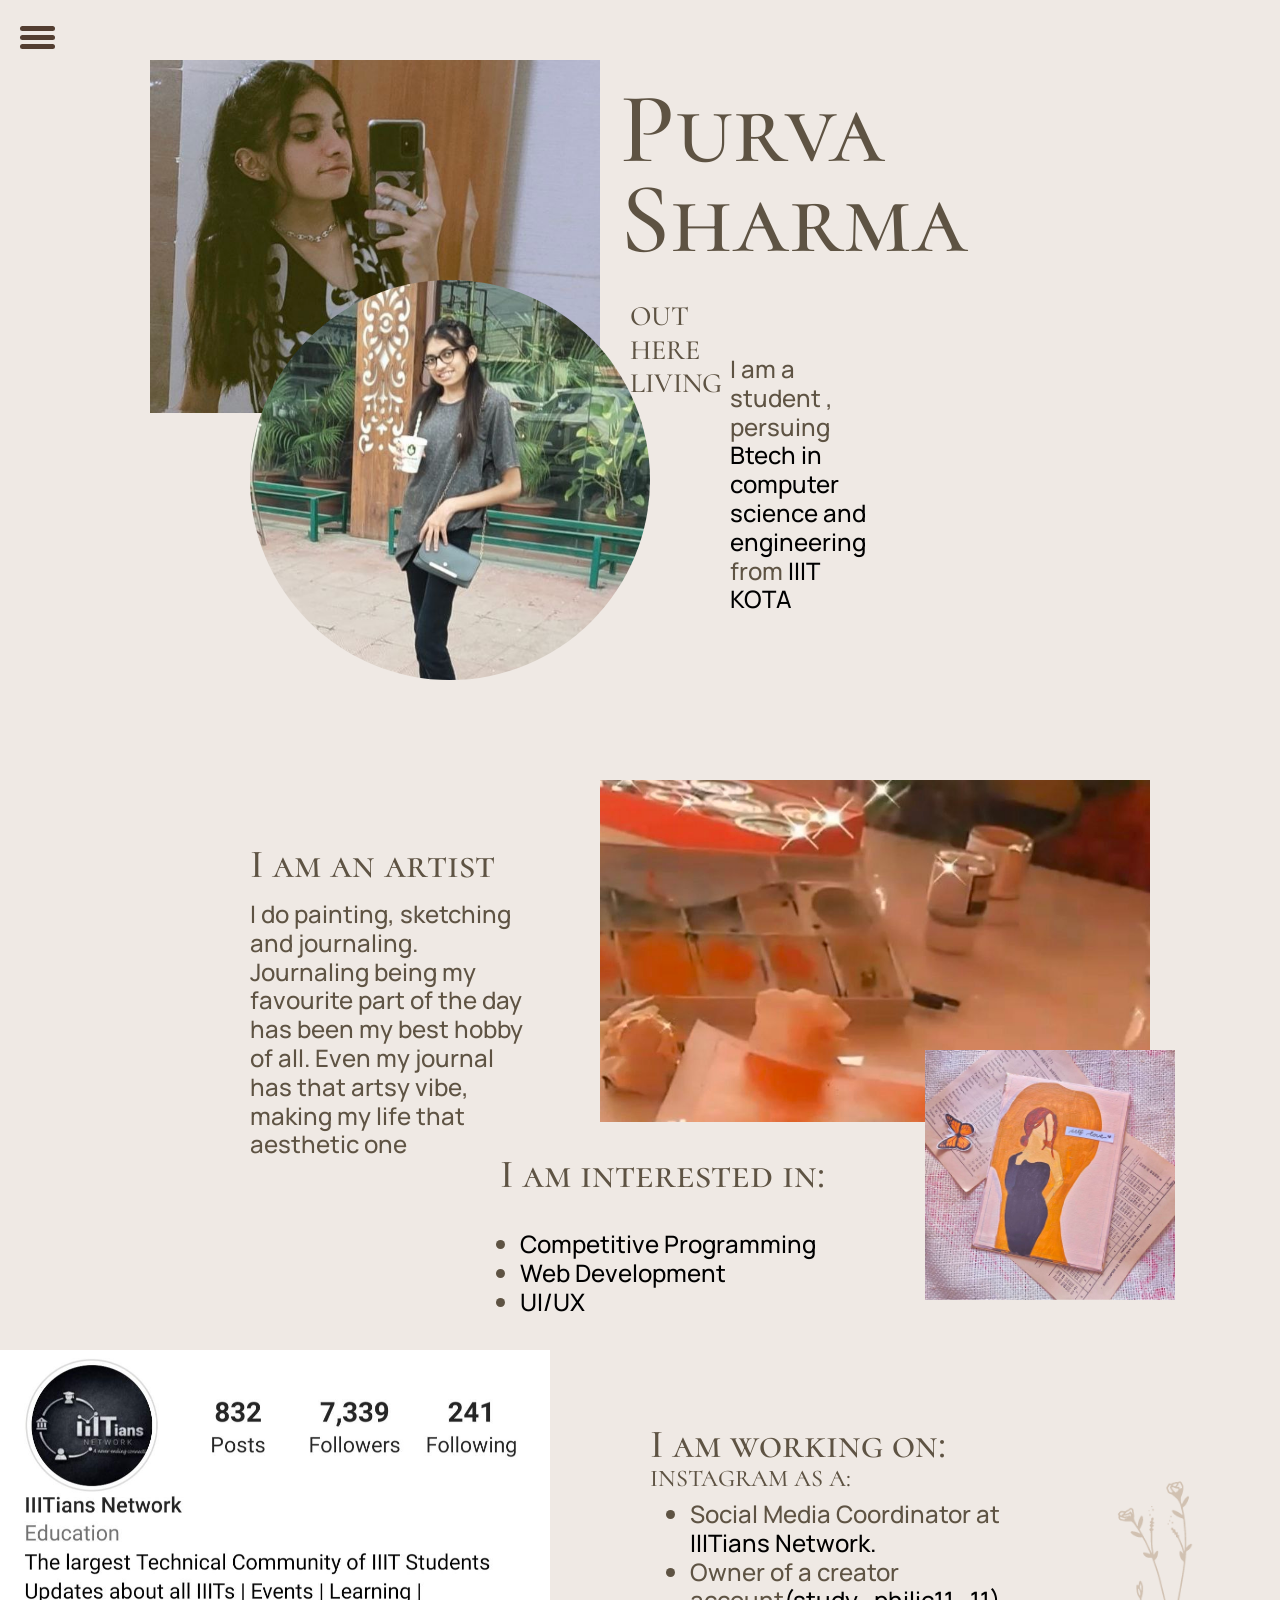
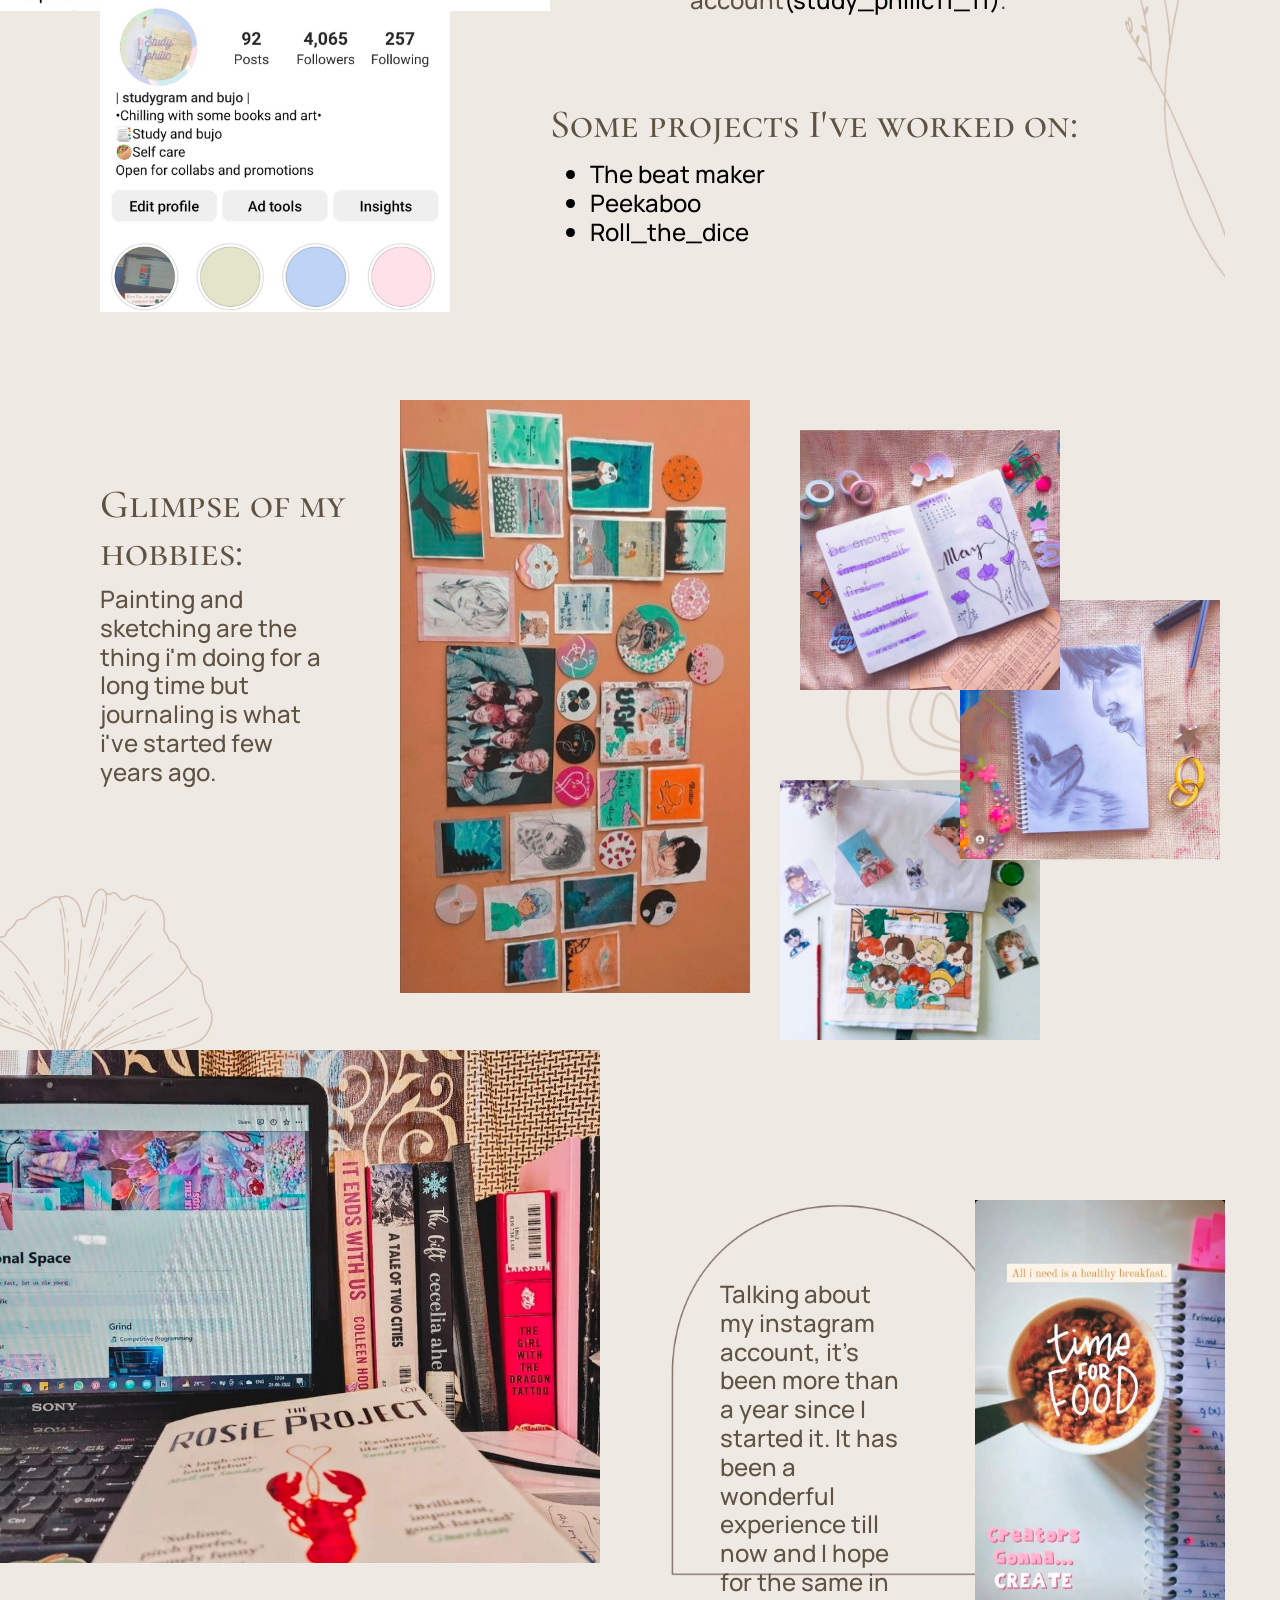
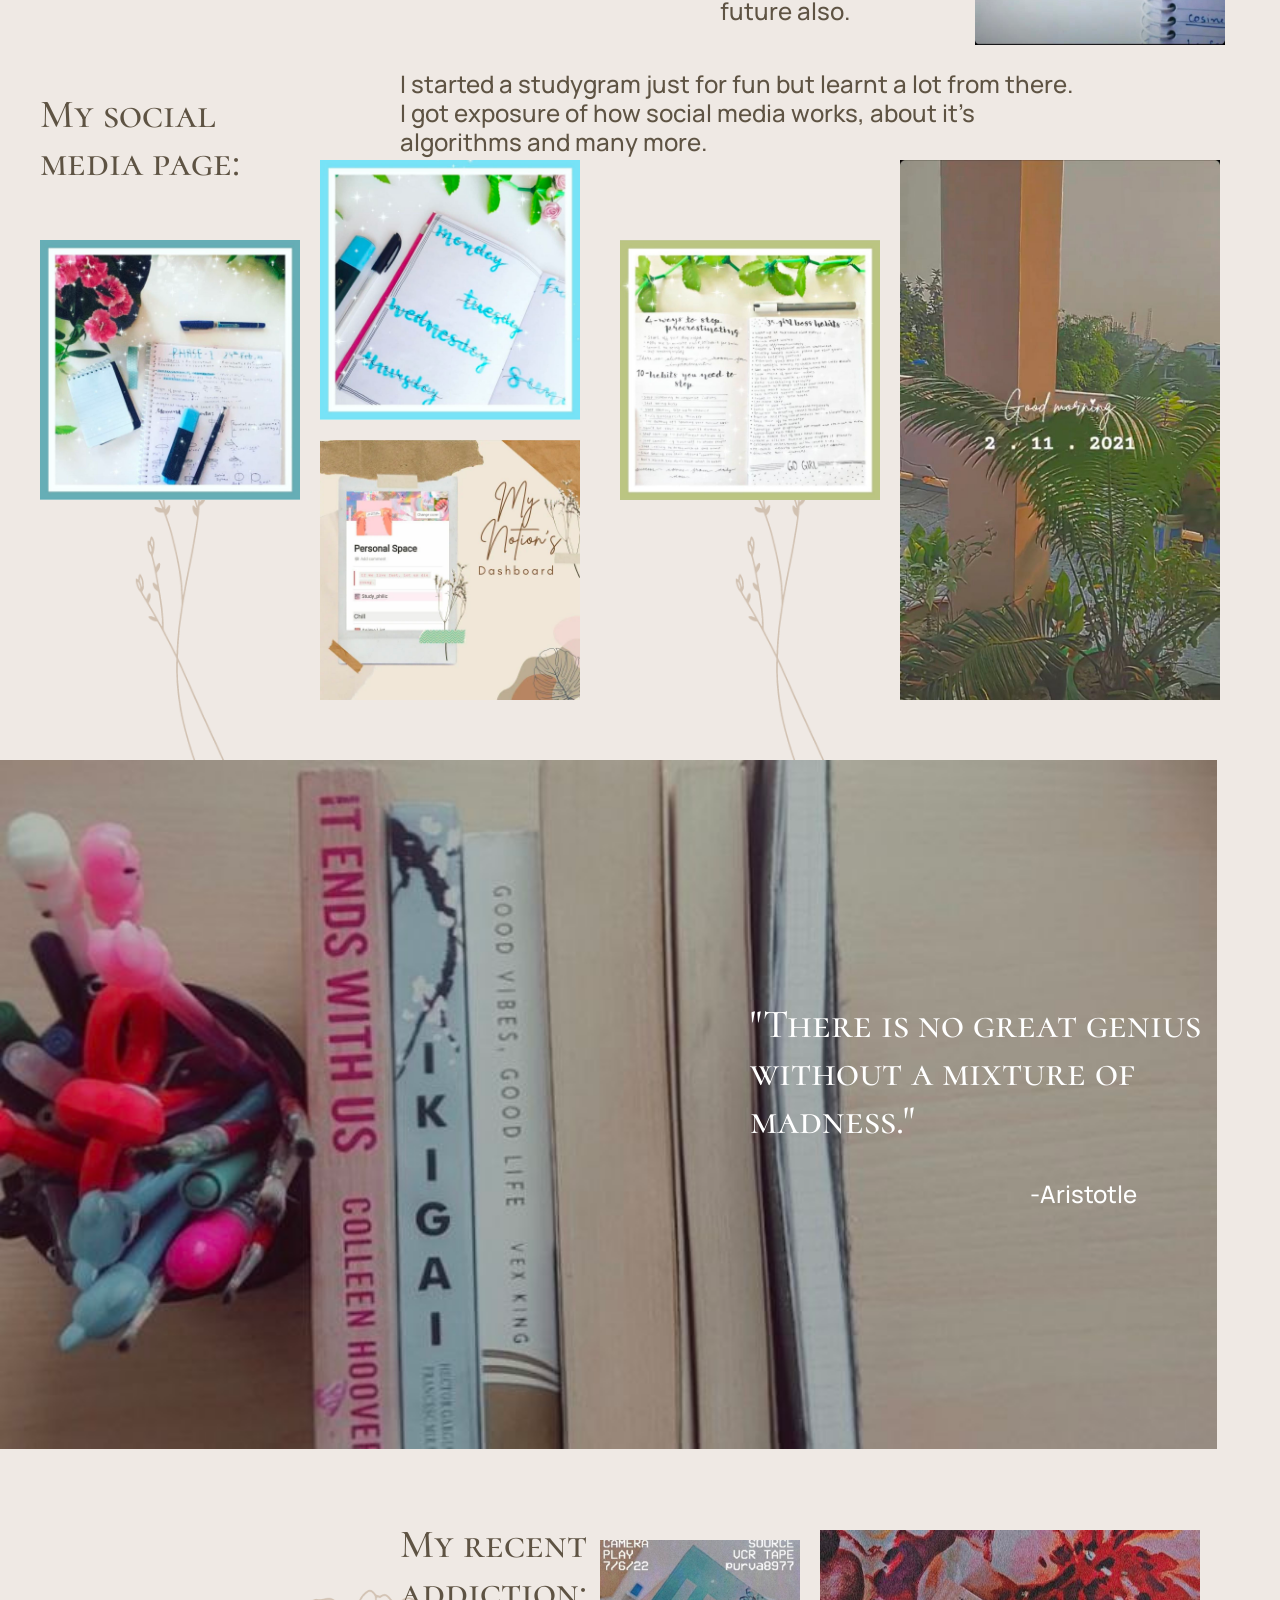
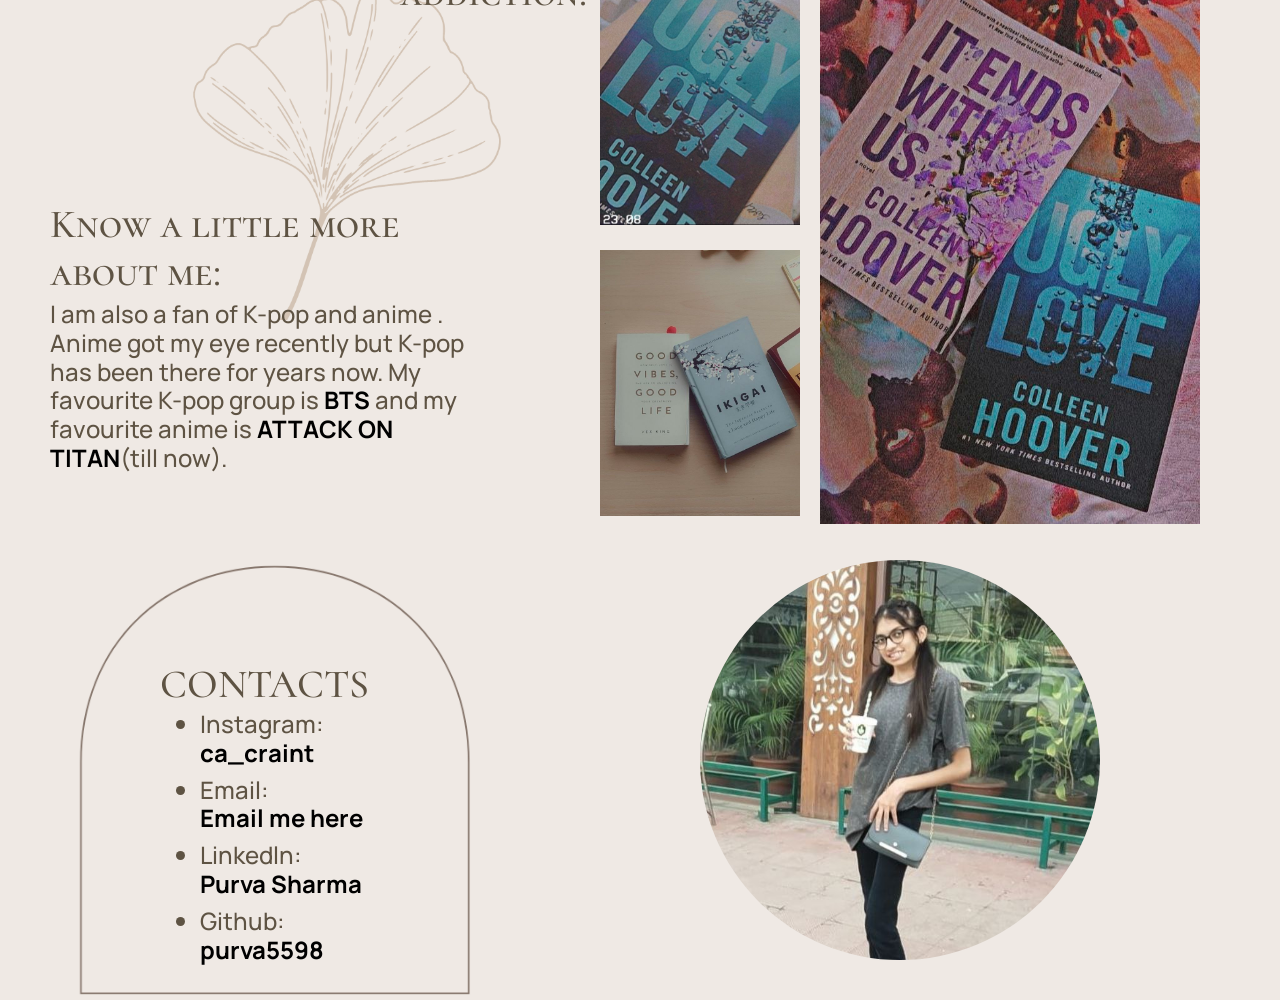
==== myself.html @ 6625531e "Add files via upload" ====
<!DOCTYPE html>
<html>
<head>
	<title>myself</title>
	<link rel="preconnect" href="https://fonts.googleapis.com">
<link rel="preconnect" href="https://fonts.gstatic.com" crossorigin>
<link href="https://fonts.googleapis.com/css2?family=Cormorant+SC:wght@700&family=Manrope:wght@200&display=swap" rel="stylesheet"><link rel="stylesheet" href="https://cdn.jsdelivr.net/npm/bootstrap@4.0.0/dist/css/bootstrap.min.css" integrity="sha384-Gn5384xqQ1aoWXA+058RXPxPg6fy4IWvTNh0E263XmFcJlSAwiGgFAW/dAiS6JXm" crossorigin="anonymous">
<link rel="stylesheet" type="text/css" href="mycss.css">
<meta name="viewport" content="width=device-width,initial-scale=1.0">
</head>
<body style = "background-color: #efe9e4;">

	<!-- HAMBURGER............................... -->
	<div id="menu-bar">
				<div id="menu" onclick="onClickMenu()">
					<div id="bar1" class="bar"></div>
					<div id="bar2" class="bar"></div>
					<div id="bar3" class="bar"></div>
				</div>
				<ul class="nav" id="nav">
					<li><a href="#part2">Interest</a></li>
					<li><a href="#part3">Work</a></li>
					<li><a href="#part4">Hobbies</a></li>
					<li><a href="#part5">Social media</a></li>
					<li><a href="#partcontact">Contact</a></li>
				</ul>
			</div>
			<div class="menu-bg" id="menu-bg"></div>


	    <script src="myjs.js"></script>






	<div class="web">
	 <div class ="upper">
		<!-- <div class="dropdown">
			<button class="btn btn-default dropdown-toggle" data-toggle="dropdown"><img src="1.png" width="20"></button>
			<ul class=" dropele">
				<li>l1</li>
				<li>l2</li>
			</ul>
		</div> -->
		<div class="firstblockimg1">
		<img src="images/upper1.jpg" width="450px">
	</div>
	<div >
	<img class="firstblockimg2 hov" src="images/upper2.jpg" width="400px">
</div>

	<div class="firstblocktxt">
		<h1 class="p1">Purva</h1>
			<h1 class="s1">Sharma</h1>
			<h3 class="out">OUT HERE LIVING</h3>
			<h4 class="bio">I am a student , persuing<a href="https://zollege.in/courses/bachelor-of-technology-btech-computer-science-and-engineering" target="_blank" style="color:black;"> Btech in computer science and engineering</a> from <a href="https://iiitkota.ac.in/" target="_blank" style="color:black;">IIIT KOTA</a> </h4>
	</div>
</div>
<!--............................ MIDDLE PART...................... -->
	 <div class="middle">
		 <div class="middleimg1">
 		<img src="images/artist1.jpg" width="550px">
 	</div>
 	<div >
 	<img class="middleimg2 hov" src="images/artist2.jpg" width="250px">
 </div>

 	<div  class="middletxt">
 		<h1 id ="part2" class="art">I am an artist</h1>
 			<h4 class="artsub"> I do painting, sketching and journaling. Journaling being my favourite part of the day has been my best hobby of all. Even my journal has that artsy vibe, making my life that aesthetic one </h4>
 	</div>
 <div class="middletxt2">
	 <h1 class="int">I am interested in:</h1>
		 <h4 class="intsub"> <ul>
		 <li><a href="https://en.wikipedia.org/wiki/Competitive_programming" target="_blank" style="color:black;">Competitive Programming</a></li>
	 <li><a href="https://en.wikipedia.org/wiki/Web_development" target="_blank" style="color:black;">Web Development</a></li>
 <li><a href="https://uxplanet.org/what-is-ui-vs-ux-design-and-the-difference-d9113f6612de" target="_blank" style="color:black;">UI/UX</a></li>
</h4>
 </div>
</div>

<!-- PART3......................................... -->
<div class="part3">
	<img class="aes1" src="images/4.png" width="230px">
	<div class="p3img1">
 <img src="images/sm1.jpg" width="550px">
</div>
<div >
<img class="p3img2 hov" src="images/sm2.jpg" width="350px">
</div>

<div class="p3txt">
 <h1 id ="part3" class="sm">I am working on:</h1>
 <h4 class="as">INSTAGRAM AS A:</h4>
	 <h4 class="smsub"> <ul>
	 <li>Social Media Coordinator at <a href="https://www.instagram.com/iiitians.network/" target="_blank" style="color:black;">IIITians Network.</a></li>
 <li>Owner of a creator account<a href="https://www.instagram.com/study_philic11_11/" target="_blank" style="color:black;">(study_philic11_11)</a>. </li>
</ul></h4>
</div>
</div>
<div class="p3txt2">
<h1 class="proj">Some projects I've worked on:</h1>
	<h4 class="projsub"> <ul>
<a href="https://github.com/purva5598/The_beat_Maker" target="_blank">	<li style="color:black;">The beat maker</li></a>
<a href="https://github.com/purva5598/PeekAboo" target="_blank"><li style="color:black;">Peekaboo</li></a>
<a href="https://github.com/purva5598/Roll_the_Dice" target="_blank"><li style="color:black;">Roll_the_dice</li></a>
</h4>
</div>
</div>

<!-- PART4................................ -->

<div class="p4">
	<div class="p4img">
	<div >
 <img class="p4img1" src="images/hobby1.jpg" width="350px">
</div>
<div >
<img class="p4img2 hov" src="images/hobby2.jpg" width="260px">
</div>
<div>
<img class="p4img3 hov" src="images/hobby3.jpg" width="260px">
</div>
<img class="p4img4 hov" src="images/hobby4.jpg" width="260px">
</div>
<img class="aes2" src="2.png" width="250px">
<img class="aes3" src="images/5.png" width="220px">
<img class="aes4" src="3.png" width="380px">
<img class="aes5" src="images/4.png" width="240px">
<img class="aes6" src="images/4.png" width="240px">
<img class="aes7" src="images/55.png" width="340px">
<img class="aes8" src="3.png" width="440px">

<div class="p4txt">
 <h1 id ="part4" class="ho">Glimpse of my hobbies:</h1>
	 <h4 class="hosub"> Painting and sketching are the thing i'm doing for a long time but journaling is what i've started few years ago.</h4>
</div>
</div>

<!-- PART 5.................................. -->

<div class="part5">
	<div class="p5img1">
 <img  src="images/p5img1.jpg" width="600px">
</div>
<div >
<img class="p5img2 hov" src="images/p5img2.jpg" width="250px">
</div>

<div class="p5txt">
 <h4 id ="part5" >Talking about my instagram account, it's been more than a year since I started it. It has been a wonderful experience till now and I hope for the same in future also. </h4>
</div>
</div>

<!-- PART 6....................................... -->

<div class="p6">
	<div class="p6img1">
 <img src="images/p6img1.jpg" width="260px">
</div>
<div >
<img class="p6img2 hov" src="images/p6img2.jpg" width="260px">
</div>
<div class="p6img3 hov">
<img class="hov" src="images/p6img3.jpg" width="260px">
</div><div class="p6img4">
<img src="images/p6img4.jpg" width="260px">
</div>
<div class="p6img5">
<img src="images/p6img5.jpg" width="320px">
</div>

<div class="p6txt">
 <h1 class="page">My social media page:</h1>
	 <h4 class="pagesub">I started a studygram just for fun but learnt a lot from there. I got exposure of how social media works, about it's algorithms and many more. </h4>
</div>
</div>

<!-- PART 7 ....................... -->

<div class="p7">
	<div class="p7img1">
 <img  src="images/p7.jpg" width="1217px">
</div>
<div class="p7txt">
 <h1 class="quote">"There is no great genius without a mixture of madness."</h1>
 <h4 class="quotesub">-Aristotle </h4>

	 </div>
</div>

<!-- PART 8..................... -->

<div class="p8">
	<div class="p8img1">
 <img  src="images/p8img1.jpg" width="200px">
</div>
<div >
<img class="p8img2" src="images/p8img2.jpg" width="200px">
</div>
<div class="p8img3">
<img  src="images/p8img3.jpg" width="380px">
</div>
<div class="p8txt">
	<div class="p8txt1">
 <h1 class="add">My recent addiction:</h1>
	 </div>
<div class="p8txt2">
<h1 class="more">Know a little more about me:</h1>
 <h4 class="moresub">I am also a fan of K-pop and anime . Anime got my eye recently but K-pop has been there for years now. My favourite K-pop group is <a href="https://ibighit.com/bts/eng/profile/" target="_blank"> <b style="color:black;">BTS</b> </a>and my favourite anime is <a href="https://en.wikipedia.org/wiki/Attack_on_Titan_(TV_series)" target="_blank"><b style="color:black;">ATTACK ON TITAN</b></a>(till now).</h4>
</div>
</div>
</div>



<!-- CONTACT................... -->
<div class="cont">
	<div >
 <img class="contimg hov" src="images/upper2.jpg" width="400px">
</div>
<div class="conttxt">
 <h1 id ="partcontact" class="contact">CONTACTS</h1>
 <h4 class="contactsub"><ul>
 <li>Instagram: <a href="https://www.instagram.com/ca_craint_._/?hl=en" target="_blank"> <h4 style=" color: black;"><b>ca_craint</b></h4></a></li>
<li>Email: <a href="mailto: sharmapurva5598@gmail.com"><h4 style="color:black;" ><b>Email me here</b></h4></a></li>
<li>Linkedln: <a href="https://www.linkedin.com/in/purva-sharma-587b4a236/" target="_blank"> <h4 style=" color: black;"><b>Purva Sharma</b></h4></a></li>
<li>Github: <a href="https://github.com/purva5598" target="_blank"> <h4 style=" color: black;"><b>purva5598</b></h4></a></li></ul> </h4>

	 </div>
</div>

</div>

</body>

</html>
---- mycss.css ----
body{
    color:#5E5343;
}

/* hamburger......................................... */
#menu{
	width: 35px;
	height: 30px;
	margin: 30px 0 20px 20px;
	cursor: pointer;
}
.bar{
	height: 5px;
	width: 100%;
	background-color: #533e31;
	display: block;
	border-radius: 5px;
	transition: 0.3s ease;
}
#bar1{
	transform: translateY(-4px);
}
#bar3{
	transform: translateY(4px);
}
.nav li a{
	color: #fff;
	text-decoration: none;
}
.nav li a:hover{
	font-weight: bold;
}
.nav li{
	list-style: none;
	padding: 16px 0;
}
.nav{
	padding: 0;
	margin: 0 20px;
	transition: 0.3s ease;
	display: none;
}
.menu-bg, #menu-bar{
	top: 0;
	left: 0;
	position: absolute;
  position:fixed;
}
.menu-bg{
	z-index: 1;
	width: 0;
	height: 0;
	margin: 30px 0 20px 20px;
	background: radial-gradient(circle,#5e5343,#859686);
	border-radius: 50%;
	transition: 0.3s ease;
}
#menu-bar{
	z-index: 2;
}
.change-bg{
	width: 550px;
	height: 540px;
	transform: translate(-60%,-30%);
}

.change .bar{
	background-color: white;
}
.change #bar1{
	transform: translateY(4px) rotateZ(-45deg);
}
.change #bar3{
	transform: translateY(-6px) rotate(45deg);
}
.change #bar2{
	opacity: 0;
}
.change{
	display: block;
}
@media(max-width:786px){

}
/* part1................................. */
.firstblockimg1{
  position:absolute;
  left:150px;
transition:0.5s;
}

.hov:hover{
  transform:scale(1.3);
  z-index:1;
}
.upper{
  position:absolute;
  top:30px;

}
.firstblockimg1{
  margin-top:30px;
  z-index:-1;
  transition:0.5s;
}
.firstblockimg2{
  position: absolute;
  top:250px;
  left:250px;
  transition:0.5s;
  border-radius:100%;
}
.firstblocktxt{

  position:absolute;
  top: 40px;
  left: 620px;
  font-family: 'Cormorant SC', serif;
}
.out{
  position: absolute;
  top:230px;
  left:10px;
  right:10px;

}
.p1 {
  z-index:-1;
  position: absolute;
  top:0px;
font-size:100px;
  }
  .s1{
    z-index:-1;
    position:absolute;
    top:90px;
  font-size:100px;
}
.bio{
  position:absolute;
  left:110px;
  top:285px;
    font-family: 'Manrope', sans-serif;
}

/* part2.................................. */
.middleimg1{
  z-index:-1;
  position: absolute;
  left:600px;
  top:780px;
  transition:0.5s;


}
.middleimg2{
  position: absolute;
  left:925px;
  top:1050px;
  transition:0.5s;

}
.art{
  font-family: 'Cormorant SC', serif;
  position:absolute;
  top:840px;
  left:250px;

}
.artsub{
      font-family: 'Manrope', sans-serif;
  position:absolute;
  top: 900px;
  left:250px;
  right:750px;
}
.int{
  font-family: 'Cormorant SC', serif;
  position:absolute;
  top:1150px;
  left:500px;
}
.intsub{
      font-family: 'Manrope', sans-serif;
  position:absolute;
  top: 1230px;
  left:480px;
  right:280px;
}

/* part3...................................................... */
.p3img1{
  z-index:-1;
  position: absolute;
  top:1350px;
transition:0.5s;
}
.p3img2{
  position: absolute;
  left:100px;
  top:1600px;
transition:0.5s;
}
.sm{
  font-family: 'Cormorant SC', serif;
  position:absolute;
  top:1420px;
  left:650px;

}
.as{
  font-family: 'Cormorant SC', serif;
  position:absolute;
  top: 1465px;
  left:650px;
}
.smsub{
      font-family: 'Manrope', sans-serif;
  position:absolute;
  top: 1500px;
  left:650px;
  right:250px;
}
.proj{
  font-family: 'Cormorant SC', serif;
  position:absolute;
  top:1700px;
  left:550px;

}
.projsub{
      font-family: 'Manrope', sans-serif;
  position:absolute;
  top: 1760px;
  left:550px;
  right:300px;
}
/*part4.................................................... */


.p4img1{
  position: absolute;
  top:2000px;
  left:400px;
  transition:0.5s;

}
.p4img2{
  position: absolute;
  left:800px;
  top:2030px;
  transition:0.5s;

}
.p4img3{
  z-index:-2;
  position: absolute;
  top:2200px;
  left:960px;
  transition:0.5s;

}
.p4img4{
  z-index:-3;
  position: absolute;
  left:780px;
  top:2380px;
  transition:0.5s;

}
.ho{
  font-family: 'Cormorant SC', serif;
  position:absolute;
  top:2080px;
  left:100px;
  right:900px;

}
.hosub{
      font-family: 'Manrope', sans-serif;
  position:absolute;
  top: 2185px;
  left:100px;
  right:950px;
}

/* part5....................................... */
.p5img1{
  position:absolute;
  top:2650px;
  transition:0.5s;

}
.p5img2{
  position: absolute;
  left:975px;
  top:2800px;
  transition:0.5s;
}
.p5txt{
      font-family: 'Manrope', sans-serif;
  position:absolute;
  top: 2880px;
  left:720px;
  right:380px;
}

/* part6.......................................................... */
.p6img1{
  position: absolute;
  top:3440px;
  left:40px;
transition:0.5s;
}
.p6img2{
  position: absolute;
  left:320px;
  top:3360px;
transition:0.5s;
}
.p6img3{
  position: absolute;
  top:3640px;
  left:320px;
transition:0.5s;
}
.p6img4{
  position: absolute;
  left:620px;
  top:3440px;
transition:0.5s;
}
.p6img5{
  position: absolute;
  left:900px;
  top:3360px;
transition:0.5s;
}
.page{
  font-family: 'Cormorant SC', serif;
  position:absolute;
  top:3290px;
  left:40px;
  right:1000px;

}
.pagesub{
      font-family: 'Manrope', sans-serif;
  position:absolute;
  top: 3270px;
  left:400px;
  right:200px;
}

/* part7............................................................................. */
.p7img1{
  position: absolute;
  top:3960px;
transition:0.5s;
}
.quote{
  font-family: 'Cormorant SC', serif;
  position:absolute;
  top:4200px;
  left:750px;
  right:60px;
  color: #fff;

}
.quotesub{
      font-family: 'Manrope', sans-serif;
  position:absolute;
  top: 4380px;
  left:1030px;

  color: #fff;
}

/* part8..................................................................... */
.p8img1{
  position: absolute;
  top:4740px;
  left:600px;
transition:0.5s;
}
.p8img2{
  position: absolute;
  left:600px;
  top:5050px;
transition:0.5s;
}
.p8img3{
  position: absolute;
  top:4730px;
  left:820px;
transition:0.5s;
}
.add{
  font-family: 'Cormorant SC', serif;
  position:absolute;
  top:4720px;
  left:400px;
  right:600px;

}

.more{
  font-family: 'Cormorant SC', serif;
  position:absolute;
  top:5000px;
  left:50px;
  right:800px;

}
.moresub{
      font-family: 'Manrope', sans-serif;
  position:absolute;
  top: 5100px;
  left:50px;
  right:800px;
}
.contimg{
  position: absolute;
  top:5360px;
  left:700px;
  border-radius:100%;
transition:0.5s;
}

.contact{
  font-family: 'Cormorant SC', serif;
  position:absolute;
  top:5460px;
  left:160px;
  right:60px;
}
.contactsub{
      font-family: 'Manrope', sans-serif;
  position:absolute;
  top: 5510px;
  left:160px;
  right:800px;
}
/* bg images................................. */
.aes1{
  position: absolute;
  left:995px;
  top:1450px;
}
.aes2{
  z-index:-4;
  position: absolute;
  left:840px;
  top:2200px;
}
.aes3{
  z-index:-3;
  position: absolute;
  top:2480px;
}
.aes4{
  z-index:-3;
  position: absolute;
  top:2800px;
  left:650px;
}
.aes5{
  z-index:-3;
  position: absolute;
  top:3600px;
  left:600px;
}
.aes6{
  z-index:-3;
  position: absolute;
  top:3600px;
}
.aes7{
  position: absolute;
  top:4780px;
  left:170px;
}
.aes8{
  position: absolute;
  top:5360px;
  left:55px;
}
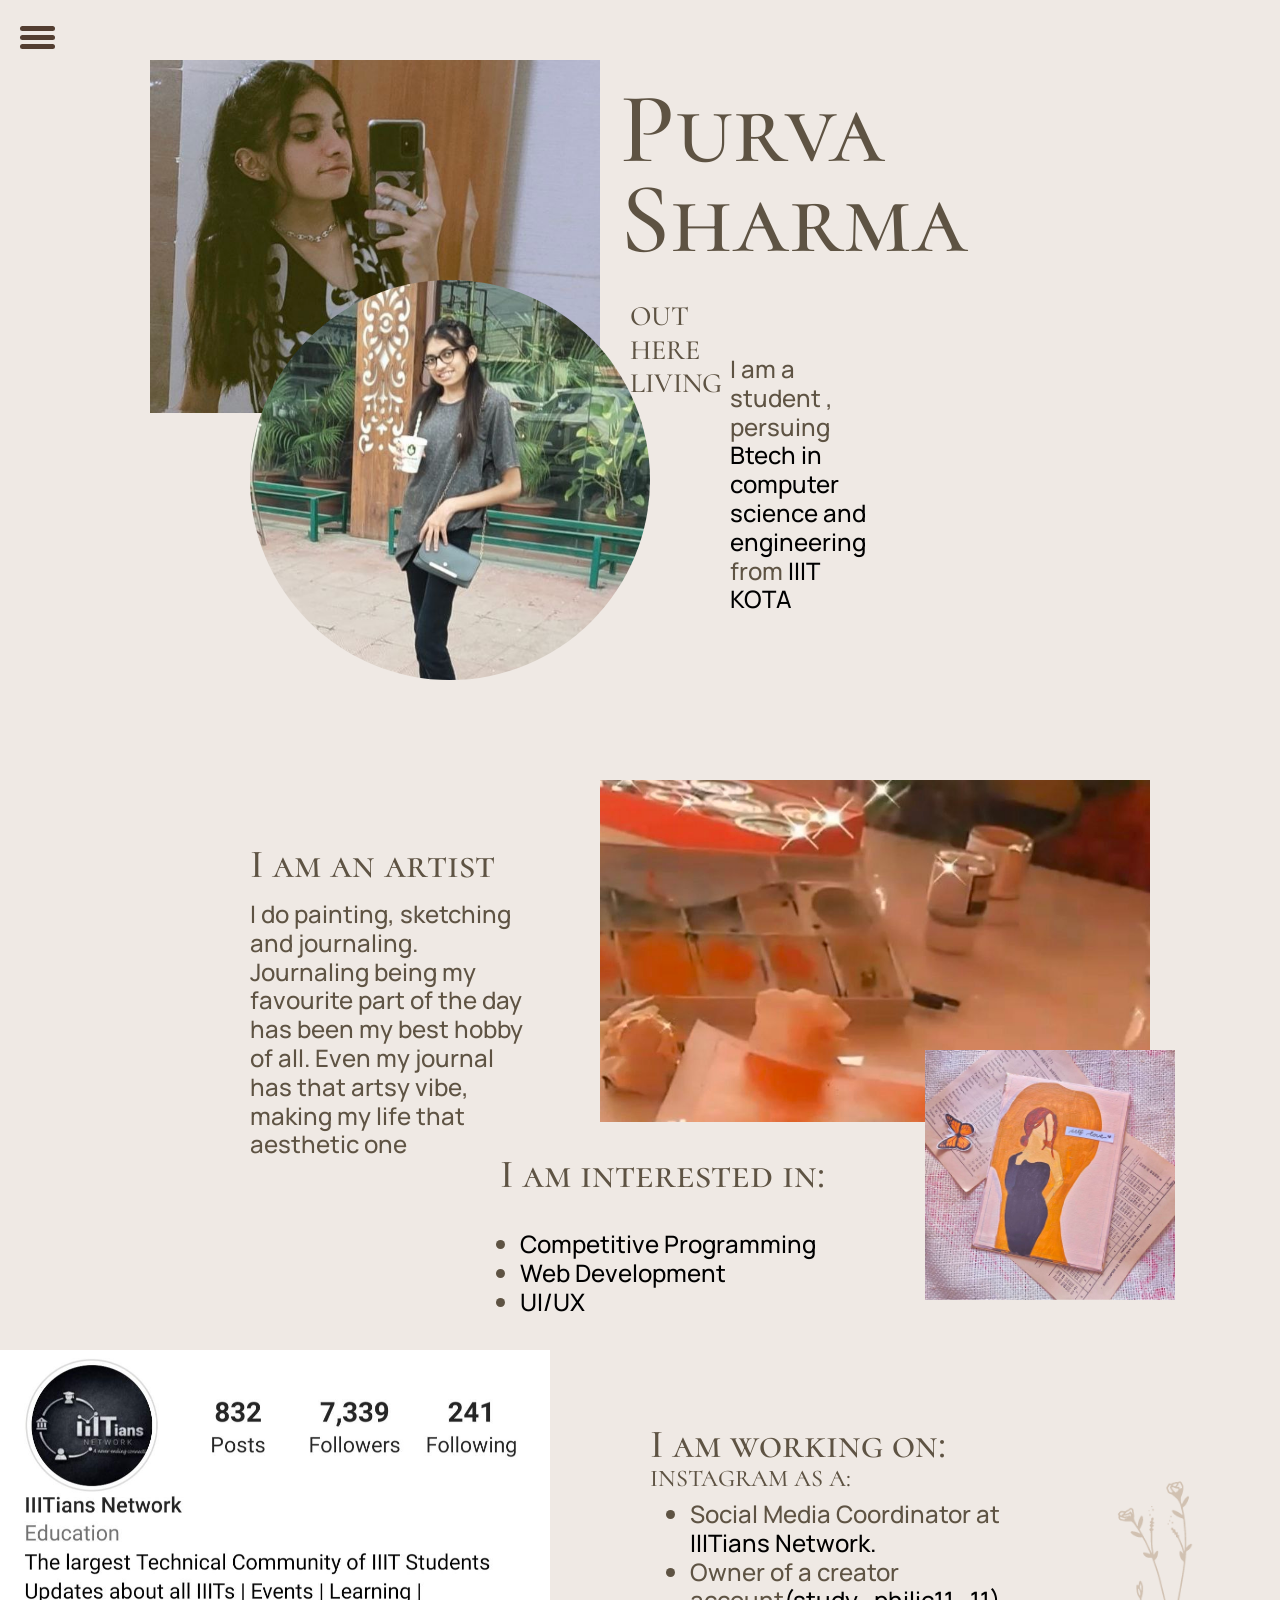
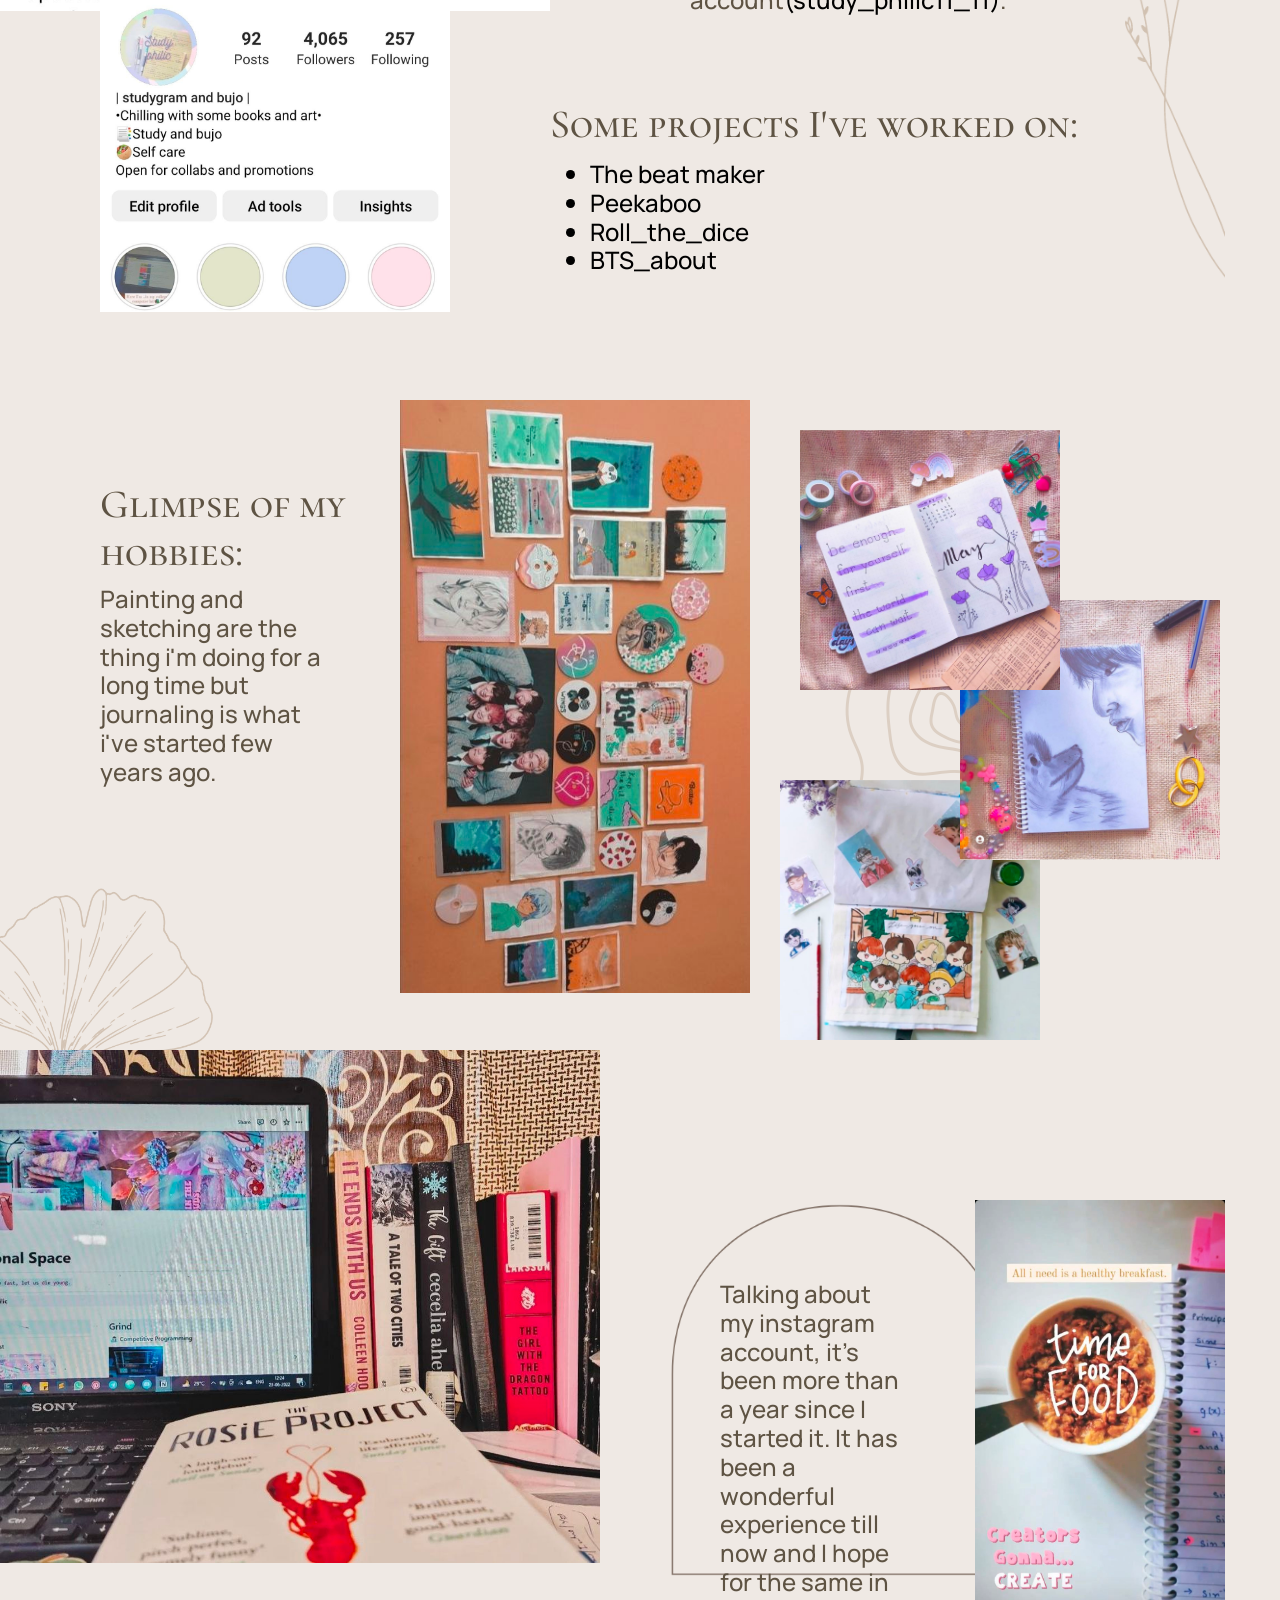
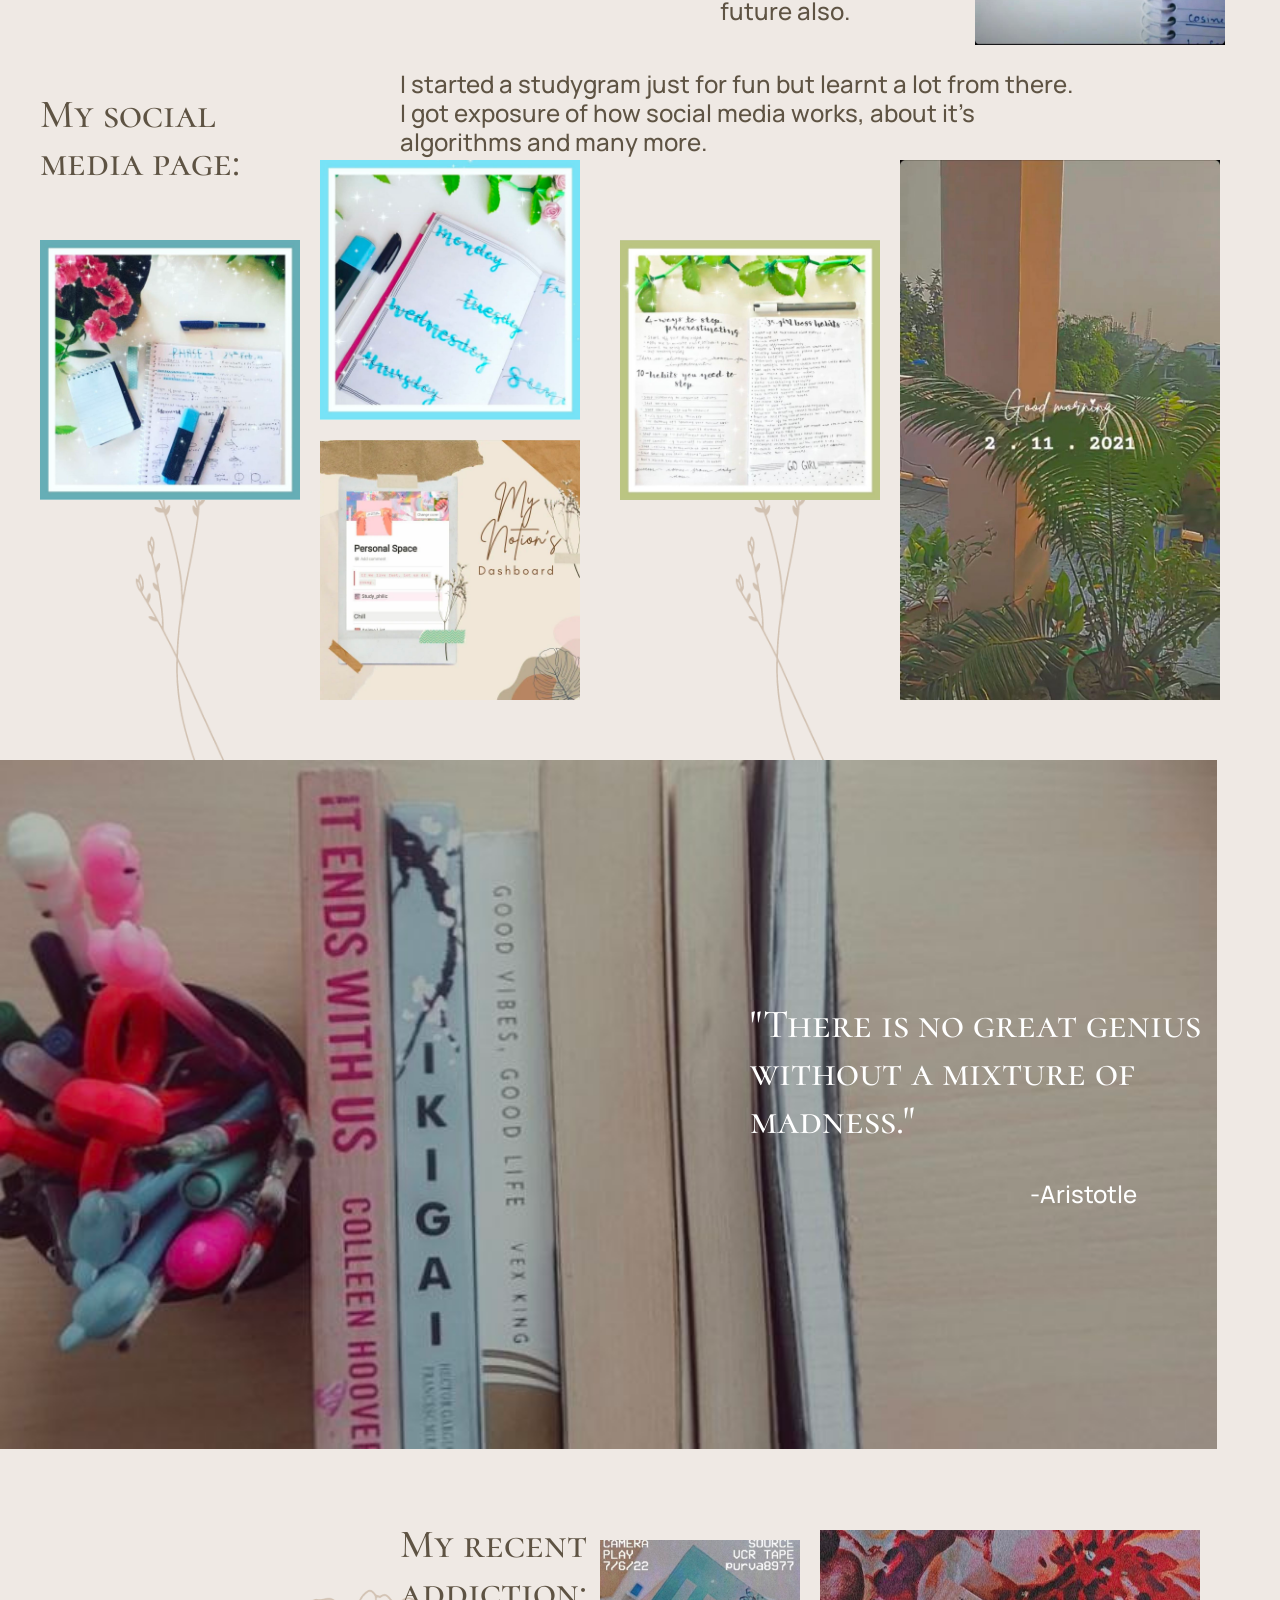
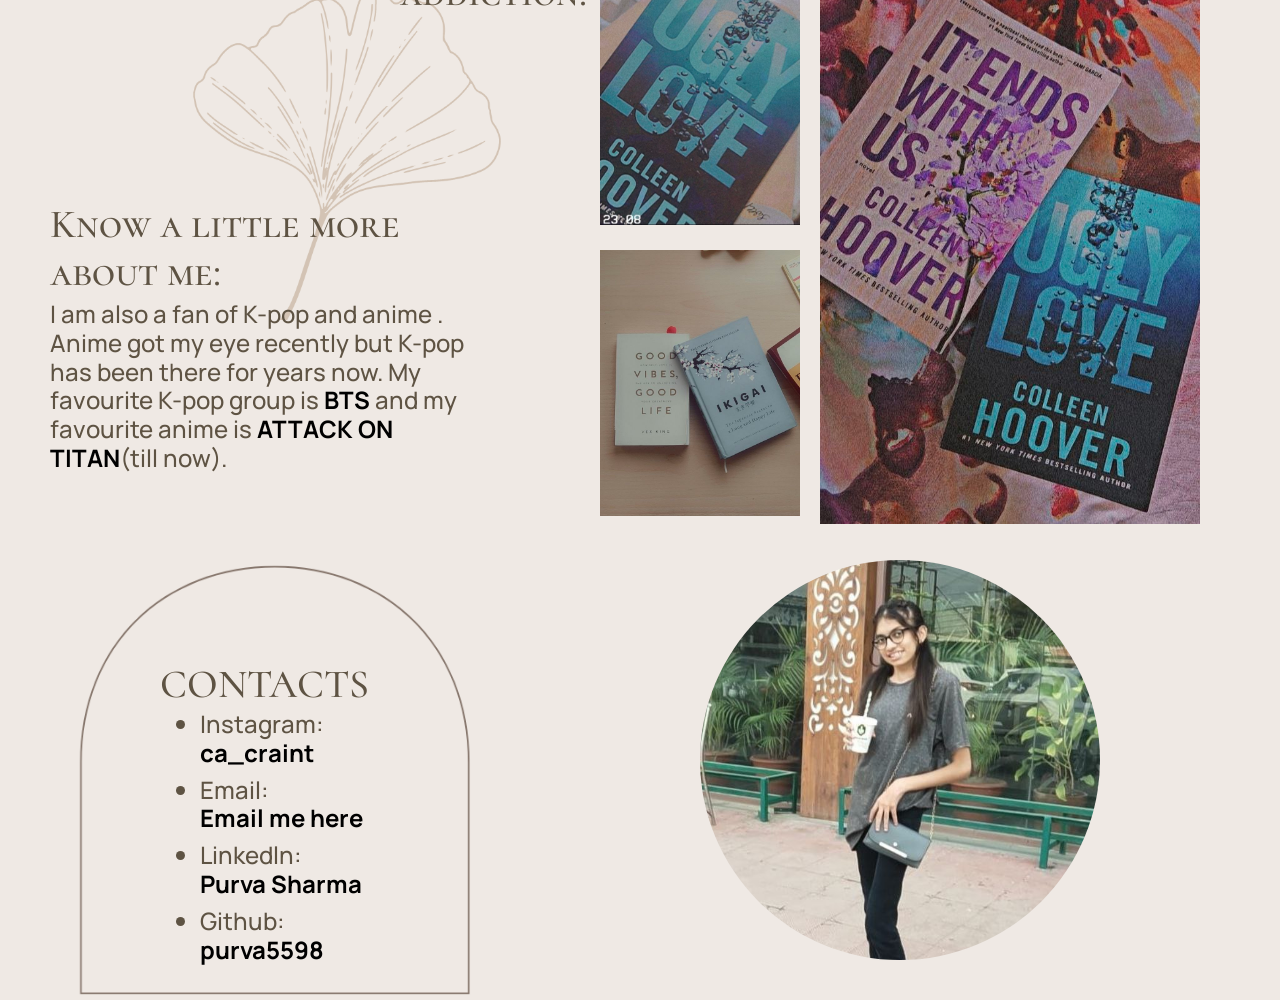
==== commit 5db01531: "Update myself.html" ====
--- a/myself.html
+++ b/myself.html
@@ -1,3 +1,4 @@
+
 <!DOCTYPE html>
 <html>
 <head>
@@ -106,6 +107,7 @@
 <a href="https://github.com/purva5598/The_beat_Maker" target="_blank">	<li style="color:black;">The beat maker</li></a>
 <a href="https://github.com/purva5598/PeekAboo" target="_blank"><li style="color:black;">Peekaboo</li></a>
 <a href="https://github.com/purva5598/Roll_the_Dice" target="_blank"><li style="color:black;">Roll_the_dice</li></a>
+<a href="https://github.com/purva5598/BTS_about0" target="_blank"><li style="color:black;">BTS_about</li></a>
 </h4>
 </div>
 </div>
